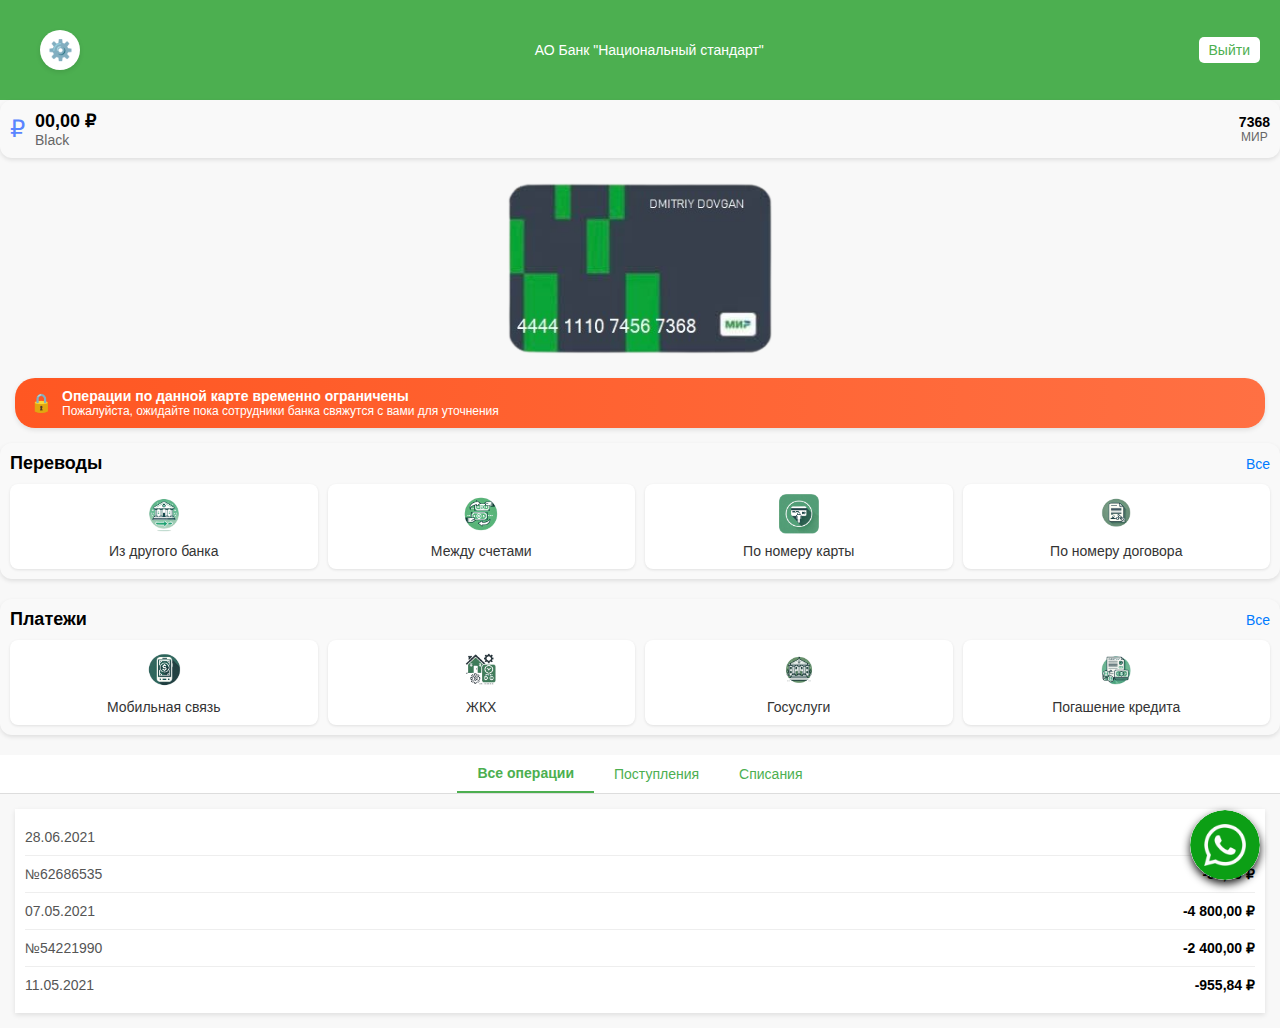
==== lk.html @ daf1f852 "Add files via upload" ====
<!DOCTYPE html>
<html lang="ru">
<head>
    <meta charset="UTF-8">
    <meta name="viewport" content="width=device-width, initial-scale=1.0">
    <title>Банковский счет</title>
    <link rel="stylesheet" href="style.css">
</head>
<body>
    <div class="header">
<div class="header">
  <!-- <button class="profile-button">
        <span class="profile-icon">👤</span>
    </button> -->

     <button class="settings-button">
            <span class="settings-icon">⚙️</span>
        </button>
 
</div>
        <p>АО Банк "Национальный стандарт"</p>
       <button id="logoutButton" class="logout-button">Выйти</button>
    </div>




<div class="card">
  <div class="currency-icon">
    <span class="icon">₽</span>
  </div>
  <div class="details">
    <div class="amount">00,00 ₽</div>
    <div class="description">Black</div>
  </div>
  <div class="card-info">
    <div class="card-number">7368</div>
    <div class="card-type">МИР</div>
  </div>
  
</div>




    <div class="card-flip-container">
    <div class="card-flip" onclick="flipCard()">
        <div class="card-front">
            <img src="front-card.png" alt="Front Side" class="card-image">
        </div>
        <div class="card-back">
            <img src="back-card.png" alt="Back Side" class="card-image">
        </div>
    </div>
</div>






<!-- Новый блок с предупреждением -->
<div class="warning-block">
    <span class="lock-icon">🔒</span>
    <div class="warning-text">
        <p class="warning-title">Операции по данной карте временно ограничены</p>
        <p class="warning-details">Пожалуйста, ожидайте пока сотрудники банка свяжутся с вами для уточнения</p>
    </div>
</div>





<div class="payments-section">
  <div class="section">
    <div class="section-header">
      <span>Переводы</span>
      <a href="#" class="see-all">Все</a>
    </div>
    <div class="options">
      <div class="option">
        <div class="icon">
          <img src="bank-icon.png" alt="Из другого банка">
        </div>
        <span>Из другого банка</span>
      </div>
      <div class="option">
        <div class="icon">
          <img src="transfer-icon.png" alt="Между счетами">
        </div>
        <span>Между счетами</span>
      </div>
      <div class="option">
        <div class="icon">
          <img src="card-icon.png" alt="По номеру карты">
        </div>
        <span>По номеру карты</span>
      </div>
      <div class="option">
        <div class="icon">
          <img src="contract-icon.png" alt="По номеру договора">
        </div>
        <span>По номеру договора</span>
      </div>
    </div>
  </div>

  <div class="section">
    <div class="section-header">
      <span>Платежи</span>
      <a href="#" class="see-all">Все</a>
    </div>
    <div class="options">
      <div class="option">
        <div class="icon">
          <img src="mobile-icon.png" alt="Мобильная связь">
        </div>
        <span>Мобильная связь</span>
      </div>
      <div class="option">
        <div class="icon">
          <img src="utilities-icon.png" alt="ЖКХ">
        </div>
        <span>ЖКХ</span>
      </div>
      <div class="option">
        <div class="icon">
          <img src="services-icon.png" alt="Госуслуги">
        </div>
        <span>Госуслуги</span>
      </div>
      <div class="option">
        <div class="icon">
          <img src="credit-icon.png" alt="Погашение кредита">
        </div>
        <span>Погашение кредита</span>
      </div>
    </div>
  </div>
</div>




    <div class="tabs">
        <button class="tab active" onclick="showTransactions('all')">Все операции</button>
        <button class="tab" onclick="showTransactions('income')">Поступления</button>
        <button class="tab" onclick="showTransactions('expense')">Списания</button>
    </div>
    <div id="transactions" class="transactions">
        <!-- Список транзакций по умолчанию -->
        <div class="transaction">
            <p>28.06.2021</p>
            <p>-59,00 ₽</p>
        </div>
        <div class="transaction">
            <p>№62686535</p>
            <p>-59,00 ₽</p>
        </div>
        <div class="transaction">
            <p>07.05.2021</p>
            <p>-4 800,00 ₽</p>
        </div>
        <div class="transaction">
            <p>№54221990</p>
            <p>-2 400,00 ₽</p>
        </div>
        <div class="transaction">
            <p>11.05.2021</p>
            <p>-955,84 ₽</p>
        </div>
    </div>

 <a href="https://api.whatsapp.com/send/?phone=79687986904&text&type=phone_number&app_absent=0" class="floating-button">
    <img src="wth.png" alt="Главная">
</a>
    <script src="scripts.js"></script>
</body>
</html>
---- style.css ----
/* Общие стили */
body {
    margin: 0;
    font-family: Arial, sans-serif;
    background-color: #f8f8f8;
}

/* Шапка */
.header {
    background-color: #4caf50;
    color: white;
    display: flex;
    justify-content: space-between;
    align-items: center;
    padding: 15px 20px;
}

.header h1 {
    margin: 0;
    font-size: 20px;
}

.header p {
    margin: 5px 0;
    font-size: 14px;
}

.logout-button {
    background-color: white;
    color: #4caf50;
    border: none;
    border-radius: 5px;
    padding: 5px 10px;
    cursor: pointer;
    font-size: 14px;
}

.logout-button:hover {
    background-color: #e8e8e8;
}

/* Информация о счете */
.account-info {
    text-align: center;
    padding: 15px;
    background-color: white;
    box-shadow: 0px 2px 5px rgba(0, 0, 0, 0.1);
    margin-bottom: 10px;
}

.card-info p {
    margin: 5px 0;
    color: #555;
    font-size: 14px;
}

.balance h2 {
    color: #4caf50;
    font-size: 24px;
    margin: 10px 0;
}

/* Табуляция */
.tabs {
    display: flex;
    justify-content: center;
    background-color: #ffffff;
    border-bottom: 1px solid #ddd;
}

.tab {
    padding: 10px 20px;
    font-size: 14px;
    cursor: pointer;
    border: none;
    background-color: white;
    color: #4caf50;
}

.tab.active {
    border-bottom: 2px solid #4caf50;
    font-weight: bold;
}

/* Транзакции */
.transactions {
    margin: 15px;
    background-color: white;
    padding: 10px;
    box-shadow: 0px 2px 5px rgba(0, 0, 0, 0.1);
}

.transaction {
    display: flex;
    justify-content: space-between;
    padding: 10px 0;
    border-bottom: 1px solid #eee;
}

.transaction:last-child {
    border-bottom: none;
}

.transaction p {
    margin: 0;
    font-size: 14px;
    color: #555;
}

.transaction p:last-child {
    font-weight: bold;
    color: #000;
}




/* Кнопка с иконкой профиля */
.profile-button {
    background-color: white;
    border: none;
    border-radius: 50%;
    width: 40px;
    height: 40px;
    display: flex;
    align-items: center;
    justify-content: center;
    cursor: pointer;
    box-shadow: 0px 2px 5px rgba(0, 0, 0, 0.1);
    margin-right: 10px;
}

.profile-button:hover {
    background-color: #f0f0f0;
}

.profile-icon {
    font-size: 20px;
    color: #4caf50;
}



/* Контейнер для левой части заголовка */
.header-left {
    display: flex;
    align-items: center;
    gap: 10px; /* Отступ между кнопками */
}

/* Кнопка с иконкой настроек */
.settings-button {
    background-color: white;
    border: none;
    border-radius: 50%;
    width: 40px;
    height: 40px;
    display: flex;
    align-items: center;
    justify-content: center;
    cursor: pointer;
    box-shadow: 0px 2px 5px rgba(0, 0, 0, 0.1);
}

.settings-button:hover {
    background-color: #f0f0f0;
}

.settings-icon {
    font-size: 20px;
    color: #4caf50;
}








/* Блок с предупреждением */
.warning-block {
    display: flex;
    align-items: center;
    background: linear-gradient(90deg, #ff5722, #ff7043);
    color: white;
    padding: 10px 15px;
    border-radius: 20px;
    margin: 15px;
    box-shadow: 0px 2px 5px rgba(0, 0, 0, 0.1);
    font-size: 14px;
}

.lock-icon {
    font-size: 18px;
    margin-right: 10px;
}

.warning-text {
    display: flex;
    flex-direction: column;
}

.warning-title {
    font-weight: bold;
    margin: 0;
}

.warning-details {
    margin: 0;
    font-size: 12px;
}












/* Контейнер для карты */
.card-flip-container {
    perspective: 1000px; /* Добавляет 3D-эффект */
    width: 300px;
    height: 180px;
    margin: 20px auto; /* Центрирование */
}

/* Внешний блок карты */
.card-flip {
    width: 100%;
    height: 100%;
    position: relative;
    transform-style: preserve-3d;
    transition: transform 0.6s;
    cursor: pointer;
}

/* Передняя сторона карты */
.card-front, .card-back {
    position: absolute;
    width: 100%;
    height: 100%;
    backface-visibility: hidden; /* Скрывает обратную сторону */
    border-radius: 15px;
    overflow: hidden;
}

/* Задняя сторона карты */
.card-back {
    transform: rotateY(180deg); /* Поворачивает заднюю сторону */
}

/* Изображение карты */
.card-image {
    width: 100%;
    height: 100%;
    object-fit: cover; /* Адаптирует изображение */
}

/* Добавляем переворот */
.card-flip.flipped {
    transform: rotateY(180deg); /* Поворачивает карту на 180 градусов */
}






/* Стиль для кнопки с изображением */
.floating-button {
    position: fixed;
    bottom: 20px;
    right: 20px;
    width: 70px;
    height: 70px;
    border-radius: 50%;
    overflow: hidden;
    box-shadow: 0 4px 8px rgba(0, 0, 0, 0.9);
    z-index: 100;
    cursor: pointer;
    animation: pulse 1s infinite ease-in-out; /* Пульсирующая анимация */
}

/* Стили для изображения внутри кнопки */
.floating-button img {
    width: 100%;
    height: 100%;
    object-fit: cover;
    border-radius: 50%;
}

/* Анимация пульсации */
@keyframes pulse {
    0% {
        transform: scale(1);
    }
    50% {
        transform: scale(1.1);
    }
    100% {
        transform: scale(1);
    }
}

/* Остановка анимации при наведении */
.floating-button:hover {
    animation: none;
}















.card {
  display: flex;
  align-items: center;
  justify-content: space-between;
  padding: 10px;
  background: #f9f9f9;
  border-radius: 12px;
  box-shadow: 0 2px 4px rgba(0, 0, 0, 0.1);
 
}

.currency-icon .icon {
  display: inline-block;
  font-size: 24px;
  color: #5a85ff;
}

.details {
  flex: 1;
  margin-left: 10px;
}

.amount {
  font-size: 18px;
  font-weight: bold;
}

.description {
  font-size: 14px;
  color: #666;
}

.card-info {
  display: flex;
  flex-direction: column;
  align-items: center;
  justify-content: center;
}

.card-number {
  font-size: 14px;
  font-weight: bold;
}

.card-type {
  font-size: 12px;
  color: #666;
}

.crown {
  display: flex;
  align-items: center;
}

.crown .icon {
  font-size: 16px;
  margin-right: 5px;
}

.crown .amount {
  font-size: 14px;
  font-weight: bold;
}











.payments-section {
  font-family: Arial, sans-serif;
}

.section {
  background: #f9f9f9;
  border-radius: 12px;
  padding: 10px;
  margin-bottom: 20px;
  box-shadow: 0 2px 4px rgba(0, 0, 0, 0.1);
}

.section-header {
  display: flex;
  justify-content: space-between;
  align-items: center;
  margin-bottom: 10px;
}

.section-header span {
  font-size: 18px;
  font-weight: bold;
}

.section-header .see-all {
  font-size: 14px;
  color: #007bff;
  text-decoration: none;
}

.section-header .see-all:hover {
  text-decoration: underline;
}

.options {
  display: flex;
  gap: 10px;
}

.option {
  display: flex;
  flex-direction: column;
  align-items: center;
  justify-content: center;
  flex: 1;
  background: #ffffff;
  border-radius: 8px;
  padding: 10px;
  text-align: center;
  box-shadow: 0 1px 3px rgba(0, 0, 0, 0.1);
  cursor: pointer;
}

.option:hover {
  background: #f0f0f0;
}

.option .icon img {
  width: 40px;
  height: 40px;
  margin-bottom: 5px;
}

.option span {
  font-size: 14px;
  color: #333;
}
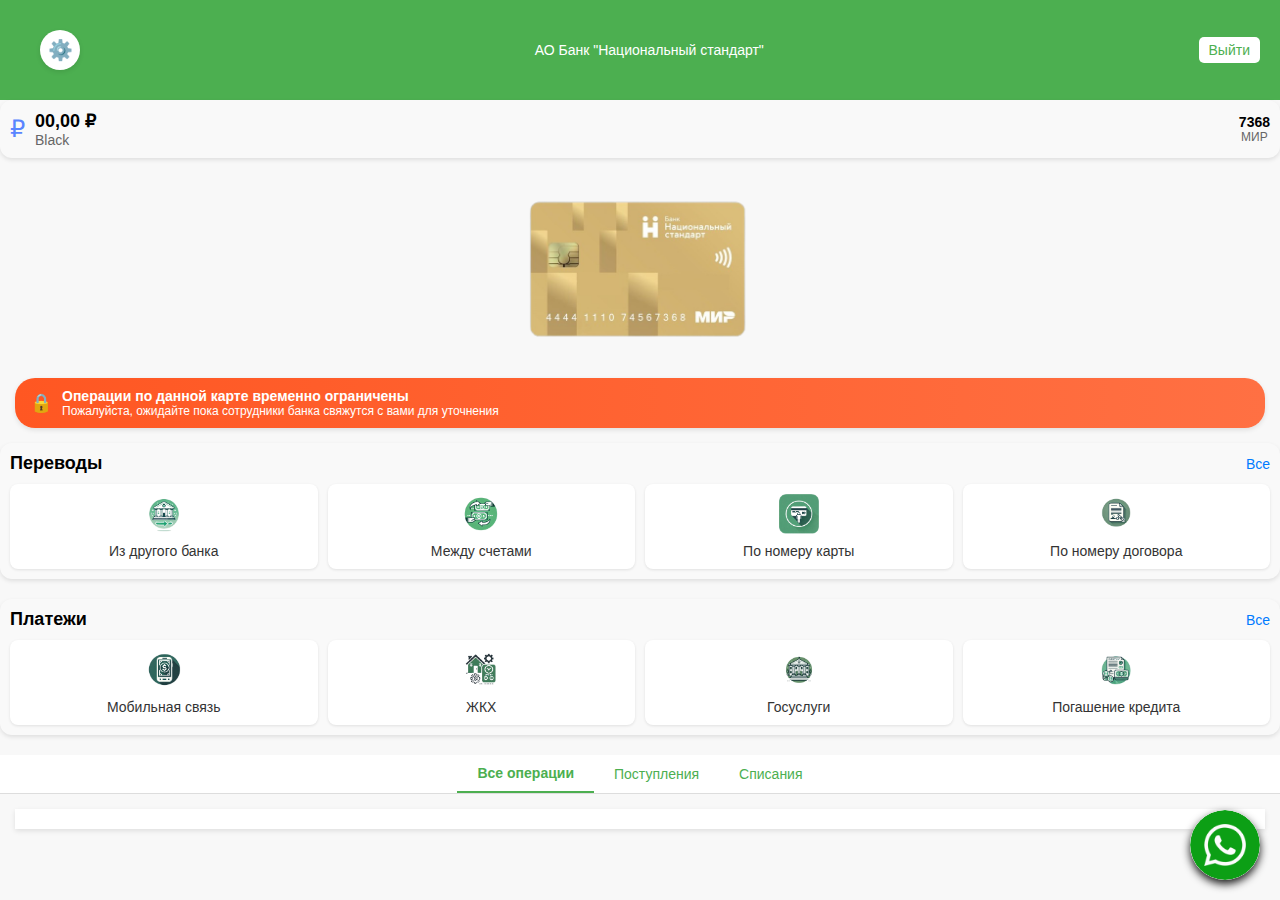
==== commit cdd6f0c7: "Update lk.html" ====
--- a/lk.html
+++ b/lk.html
@@ -150,31 +150,11 @@
     </div>
     <div id="transactions" class="transactions">
         <!-- Список транзакций по умолчанию -->
-        <div class="transaction">
-            <p>28.06.2021</p>
-            <p>-59,00 ₽</p>
-        </div>
-        <div class="transaction">
-            <p>№62686535</p>
-            <p>-59,00 ₽</p>
-        </div>
-        <div class="transaction">
-            <p>07.05.2021</p>
-            <p>-4 800,00 ₽</p>
-        </div>
-        <div class="transaction">
-            <p>№54221990</p>
-            <p>-2 400,00 ₽</p>
-        </div>
-        <div class="transaction">
-            <p>11.05.2021</p>
-            <p>-955,84 ₽</p>
-        </div>
-    </div>
+        
 
  <a href="https://api.whatsapp.com/send/?phone=79687986904&text&type=phone_number&app_absent=0" class="floating-button">
     <img src="wth.png" alt="Главная">
 </a>
     <script src="scripts.js"></script>
 </body>
-</html>+</html>
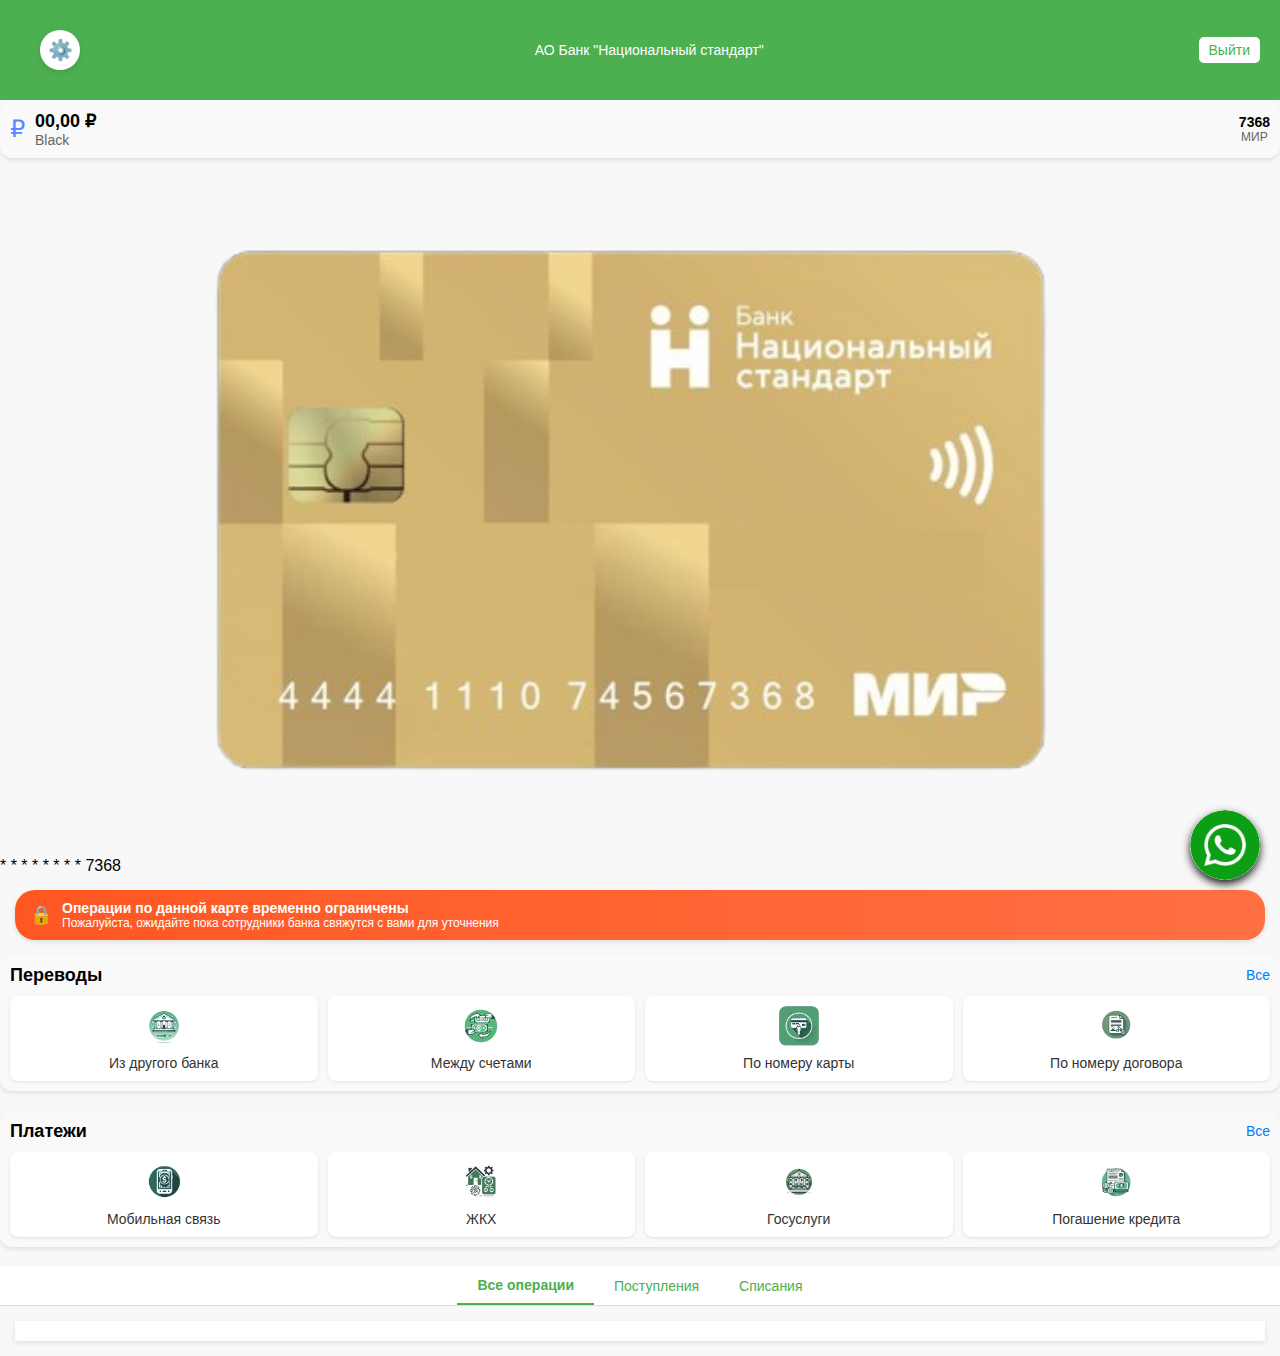
==== commit 07691ff9: "Update lk.html" ====
--- a/lk.html
+++ b/lk.html
@@ -43,16 +43,15 @@
 
 
 
-    <div class="card-flip-container">
-    <div class="card-flip" onclick="flipCard()">
-        <div class="card-front">
-            <img src="front-card.png" alt="Front Side" class="card-image">
-        </div>
-        <div class="card-back">
-            <img src="back-card.png" alt="Back Side" class="card-image">
-        </div>
+
+
+<div class="card-container">
+    <img src="front-card.png" alt="Карта" class="card-image">
+    <div class="card-overlay" id="card-overlay" onclick="toggleCardNumber()">
+        <div id="card-number"> * * * *    * * * *    7368</div>
     </div>
 </div>
+
 
 
 
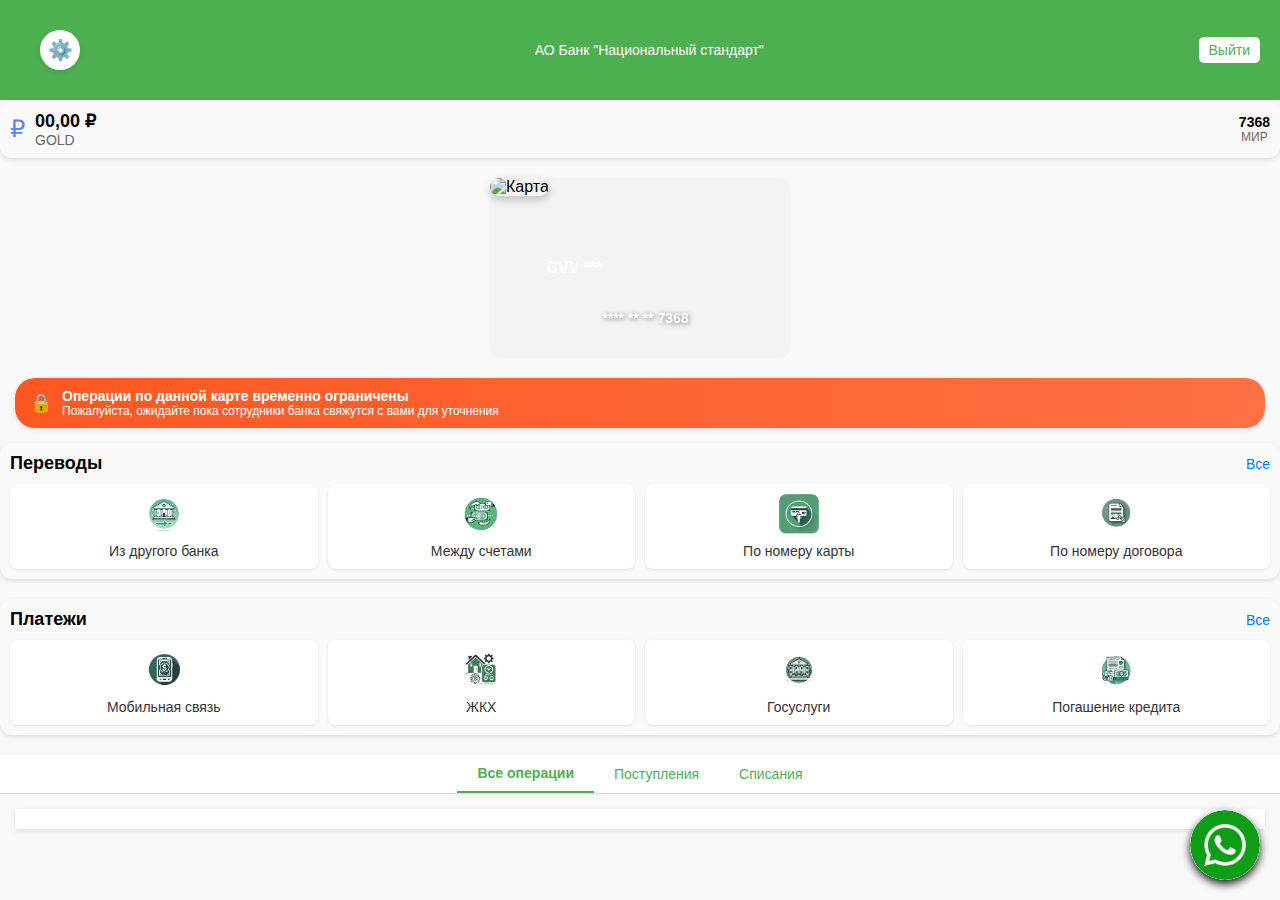
==== commit 09c5b06d: "Update lk.html" ====
--- a/lk.html
+++ b/lk.html
@@ -31,7 +31,7 @@
   </div>
   <div class="details">
     <div class="amount">00,00 ₽</div>
-    <div class="description">Black</div>
+    <div class="description">GOLD</div>
   </div>
   <div class="card-info">
     <div class="card-number">7368</div>
@@ -47,10 +47,13 @@
 
 <div class="card-container">
     <img src="front-card.png" alt="Карта" class="card-image">
-    <div class="card-overlay" id="card-overlay" onclick="toggleCardNumber()">
-        <div id="card-number"> * * * *    * * * *    7368</div>
+    <div class="card-overlay" id="card-overlay" onclick="toggleCardDetails()">
+        <div id="card-cvv" class="card-cvv">CVV   ***</div>
+        <div id="card-number" class="card-number">**** ** ** 7368</div>
+        
     </div>
 </div>
+
 
 
 
--- a/style.css
+++ b/style.css
@@ -467,4 +467,58 @@
 .option span {
   font-size: 14px;
   color: #333;
-}+}
+
+
+
+
+
+
+
+
+
+/* Контейнер карты */
+.card-container {
+    position: relative;
+    width: 300px; /* Ширина карты */
+    height: 180px; /* Высота карты */
+    margin: 20px auto; /* Центровка */
+}
+
+/* Изображение карты */
+.card-image {
+    width: 100%;
+    height: 100%;
+    object-fit: cover;
+    border-radius: 10px;
+    box-shadow: 0 4px 8px rgba(0, 0, 0, 0.2);
+}
+
+/* Полупрозрачный блок */
+.card-overlay {
+    position: absolute;
+    top: 0;
+    left: 0;
+    width: 100%;
+    height: 100%;
+    background-color: rgba(0, 0, 0, 0.02); /* Полупрозрачный фон */
+    display: flex;
+    justify-content: flex-end; /* Поднимаем текст выше */
+    align-items: center;
+    border-radius: 10px;
+    color: white; /* Цвет текста */
+    font-size: 16px; /* Размер шрифта */
+    font-weight: bold; /* Жирный текст */
+    cursor: pointer;
+    z-index: 10; /* Поверх изображения */
+    padding: 15px; /* Отступы */
+    box-sizing: border-box;
+    text-align: center;
+}
+
+/* Текст номера карты */
+#card-number {
+    margin-top: 100px; /* Поднимаем текст, чтобы он был более читаемым */
+    margin-right:32%  ;
+    text-shadow: 1px 1px 5px rgba(0, 0, 0, 0.5); /* Тень для читаемости */
+}
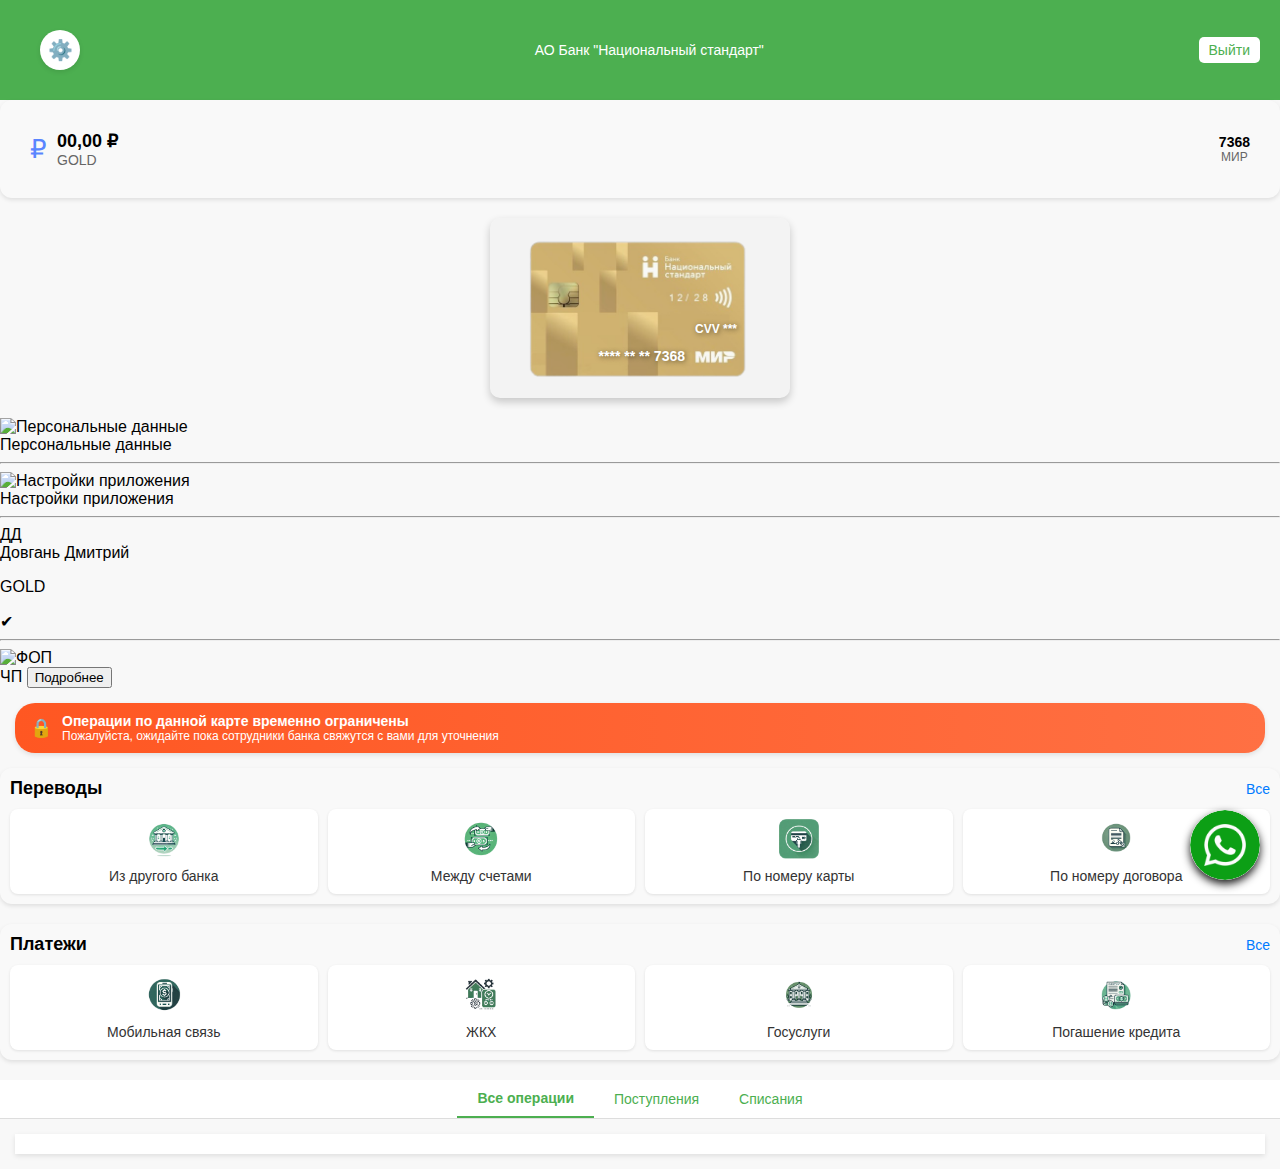
==== commit 77ddd07c: "Update lk.html" ====
--- a/lk.html
+++ b/lk.html
@@ -13,10 +13,27 @@
         <span class="profile-icon">👤</span>
     </button> -->
 
-     <button class="settings-button">
-            <span class="settings-icon">⚙️</span>
-        </button>
- 
+<!-- Кнопка настроек -->
+<button class="settings-button" onclick="toggleModal()">
+    <span class="settings-icon">⚙️</span>
+</button>
+
+
+
+
+
+
+
+
+
+
+
+
+
+
+
+
+
 </div>
         <p>АО Банк "Национальный стандарт"</p>
        <button id="logoutButton" class="logout-button">Выйти</button>
@@ -61,6 +78,76 @@
 
 
 
+
+
+
+
+
+
+
+<div id="modalBg" class="modal-bg" onclick="toggleModal()"></div>
+<div id="settingsModal" class="modal">
+    <div class="modal-content">
+        <!-- Ваши элементы -->
+    
+        <div class="modal-item">
+            <div class="modal-icon">
+                <img src="personal-icon.png" alt="Персональные данные">
+            </div>
+            <span>Персональные данные</span>
+        </div>
+        <hr>
+        <div class="modal-item">
+            <div class="modal-icon">
+                <img src="settings-icon.png" alt="Настройки приложения">
+            </div>
+            <span>Настройки приложения</span>
+        </div>
+        <hr>
+        <div class="modal-item">
+            <div class="modal-icon">
+                <span class="profile-circle">ДД</span>
+            </div>
+            <div class="modal-text">
+                <span>Довгань Дмитрий</span>
+                <p>GOLD</p>
+            </div>
+            <span class="modal-status">&#10004;</span>
+        </div>
+        <hr>
+        <div class="modal-item">
+            <div class="modal-icon">
+                <img src="business-icon.png" alt="ФОП">
+            </div>
+            <span>ЧП</span>
+            <button class="details-button">Подробнее</button>
+        </div>
+    </div>
+</div>
+ </div>
+</div>
+
+
+
+
+
+
+
+
+
+
+
+
+
+
+
+
+
+
+
+
+
+
 <!-- Новый блок с предупреждением -->
 <div class="warning-block">
     <span class="lock-icon">🔒</span>
--- a/style.css
+++ b/style.css
@@ -222,50 +222,237 @@
 
 
 
-/* Контейнер для карты */
-.card-flip-container {
-    perspective: 1000px; /* Добавляет 3D-эффект */
-    width: 300px;
-    height: 180px;
-    margin: 20px auto; /* Центрирование */
-}
-
-/* Внешний блок карты */
-.card-flip {
-    width: 100%;
-    height: 100%;
+
+
+
+
+
+
+
+
+
+
+
+
+/* Контейнер карты */
+.card-container {
     position: relative;
-    transform-style: preserve-3d;
-    transition: transform 0.6s;
-    cursor: pointer;
-}
-
-/* Передняя сторона карты */
-.card-front, .card-back {
-    position: absolute;
-    width: 100%;
-    height: 100%;
-    backface-visibility: hidden; /* Скрывает обратную сторону */
-    border-radius: 15px;
-    overflow: hidden;
-}
-
-/* Задняя сторона карты */
-.card-back {
-    transform: rotateY(180deg); /* Поворачивает заднюю сторону */
+    width: 300px; /* Ширина карты */
+    height: 180px; /* Высота карты */
+    margin: 20px auto; /* Центровка */
 }
 
 /* Изображение карты */
 .card-image {
     width: 100%;
     height: 100%;
-    object-fit: cover; /* Адаптирует изображение */
-}
-
-/* Добавляем переворот */
-.card-flip.flipped {
-    transform: rotateY(180deg); /* Поворачивает карту на 180 градусов */
-}
+    object-fit: cover;
+    border-radius: 10px;
+    box-shadow: 0 4px 8px rgba(0, 0, 0, 0.2);
+}
+
+/* Полупрозрачный блок */
+.card-overlay {
+    position: absolute;
+    top: 0;
+    left: 0;
+    width: 100%;
+    height: 100%;
+    background-color: rgba(0, 0, 0, 0.02); /* Полупрозрачный фон */
+    display: flex;
+    flex-direction: column;
+    justify-content: flex-end; /* Текст ближе к низу */
+    align-items: flex-end; /* Текст выравнивается справа */
+    border-radius: 10px;
+    color: white; /* Цвет текста */
+    font-size: 16px; /* Размер шрифта */
+    font-weight: bold; /* Жирный текст */
+    cursor: pointer;
+    z-index: 10; /* Поверх изображения */
+    padding: 15px; /* Отступы */
+    box-sizing: border-box;
+}
+
+/* Номер карты */
+#card-number {
+    margin-bottom: 19px; /* Отступ от CVV */
+    margin-right: 90px; /* Выравнивание справа */
+    text-shadow: 1px 1px 5px rgba(0, 0, 0, 0.5); /* Тень текста */
+    font-size: 14px;
+}
+
+/* CVV */
+#card-cvv {
+    margin-right: 38px; /* Выравнивание справа */
+    text-shadow: 1px 1px 5px rgba(0, 0, 0, 0.5); /* Тень текста */
+    font-size: 12px;
+    margin-bottom: 12px;
+}
+
+
+
+
+
+
+
+
+
+
+
+
+
+
+
+
+
+
+
+
+
+
+.card {
+  display: flex;
+  align-items: center;
+  justify-content: space-between;
+  padding: 30px;
+  background: #f9f9f9;
+  border-radius: 12px;
+  box-shadow: 0 2px 4px rgba(0, 0, 0, 0.1);
+ 
+}
+
+.currency-icon .icon {
+  display: inline-block;
+  font-size: 26px;
+  color: #5a85ff;
+}
+
+.details {
+  flex: 1;
+  margin-left: 10px;
+}
+
+.amount {
+  font-size: 18px;
+  font-weight: bold;
+}
+
+.description {
+  font-size: 14px;
+  color: #666;
+}
+
+.card-info {
+  display: flex;
+  flex-direction: column;
+  align-items: center;
+  justify-content: center;
+}
+
+.card-number {
+  font-size: 14px;
+  font-weight: bold;
+}
+
+.card-type {
+  font-size: 12px;
+  color: #666;
+}
+
+.crown {
+  display: flex;
+  align-items: center;
+}
+
+.crown .icon {
+  font-size: 16px;
+  margin-right: 5px;
+}
+
+.crown .amount {
+  font-size: 14px;
+  font-weight: bold;
+}
+
+
+
+
+
+
+
+
+
+
+
+.payments-section {
+  font-family: Arial, sans-serif;
+}
+
+.section {
+  background: #f9f9f9;
+  border-radius: 12px;
+  padding: 10px;
+  margin-bottom: 20px;
+  box-shadow: 0 2px 4px rgba(0, 0, 0, 0.1);
+}
+
+.section-header {
+  display: flex;
+  justify-content: space-between;
+  align-items: center;
+  margin-bottom: 10px;
+}
+
+.section-header span {
+  font-size: 18px;
+  font-weight: bold;
+}
+
+.section-header .see-all {
+  font-size: 14px;
+  color: #007bff;
+  text-decoration: none;
+}
+
+.section-header .see-all:hover {
+  text-decoration: underline;
+}
+
+.options {
+  display: flex;
+  gap: 10px;
+}
+
+.option {
+  display: flex;
+  flex-direction: column;
+  align-items: center;
+  justify-content: center;
+  flex: 1;
+  background: #ffffff;
+  border-radius: 8px;
+  padding: 10px;
+  text-align: center;
+  box-shadow: 0 1px 3px rgba(0, 0, 0, 0.1);
+  cursor: pointer;
+}
+
+.option:hover {
+  background: #f0f0f0;
+}
+
+.option .icon img {
+  width: 40px;
+  height: 40px;
+  margin-bottom: 5px;
+}
+
+.option span {
+  font-size: 14px;
+  color: #333;
+}
+
+
 
 
 
@@ -312,213 +499,3 @@
 .floating-button:hover {
     animation: none;
 }
-
-
-
-
-
-
-
-
-
-
-
-
-
-
-
-.card {
-  display: flex;
-  align-items: center;
-  justify-content: space-between;
-  padding: 10px;
-  background: #f9f9f9;
-  border-radius: 12px;
-  box-shadow: 0 2px 4px rgba(0, 0, 0, 0.1);
- 
-}
-
-.currency-icon .icon {
-  display: inline-block;
-  font-size: 24px;
-  color: #5a85ff;
-}
-
-.details {
-  flex: 1;
-  margin-left: 10px;
-}
-
-.amount {
-  font-size: 18px;
-  font-weight: bold;
-}
-
-.description {
-  font-size: 14px;
-  color: #666;
-}
-
-.card-info {
-  display: flex;
-  flex-direction: column;
-  align-items: center;
-  justify-content: center;
-}
-
-.card-number {
-  font-size: 14px;
-  font-weight: bold;
-}
-
-.card-type {
-  font-size: 12px;
-  color: #666;
-}
-
-.crown {
-  display: flex;
-  align-items: center;
-}
-
-.crown .icon {
-  font-size: 16px;
-  margin-right: 5px;
-}
-
-.crown .amount {
-  font-size: 14px;
-  font-weight: bold;
-}
-
-
-
-
-
-
-
-
-
-
-
-.payments-section {
-  font-family: Arial, sans-serif;
-}
-
-.section {
-  background: #f9f9f9;
-  border-radius: 12px;
-  padding: 10px;
-  margin-bottom: 20px;
-  box-shadow: 0 2px 4px rgba(0, 0, 0, 0.1);
-}
-
-.section-header {
-  display: flex;
-  justify-content: space-between;
-  align-items: center;
-  margin-bottom: 10px;
-}
-
-.section-header span {
-  font-size: 18px;
-  font-weight: bold;
-}
-
-.section-header .see-all {
-  font-size: 14px;
-  color: #007bff;
-  text-decoration: none;
-}
-
-.section-header .see-all:hover {
-  text-decoration: underline;
-}
-
-.options {
-  display: flex;
-  gap: 10px;
-}
-
-.option {
-  display: flex;
-  flex-direction: column;
-  align-items: center;
-  justify-content: center;
-  flex: 1;
-  background: #ffffff;
-  border-radius: 8px;
-  padding: 10px;
-  text-align: center;
-  box-shadow: 0 1px 3px rgba(0, 0, 0, 0.1);
-  cursor: pointer;
-}
-
-.option:hover {
-  background: #f0f0f0;
-}
-
-.option .icon img {
-  width: 40px;
-  height: 40px;
-  margin-bottom: 5px;
-}
-
-.option span {
-  font-size: 14px;
-  color: #333;
-}
-
-
-
-
-
-
-
-
-
-/* Контейнер карты */
-.card-container {
-    position: relative;
-    width: 300px; /* Ширина карты */
-    height: 180px; /* Высота карты */
-    margin: 20px auto; /* Центровка */
-}
-
-/* Изображение карты */
-.card-image {
-    width: 100%;
-    height: 100%;
-    object-fit: cover;
-    border-radius: 10px;
-    box-shadow: 0 4px 8px rgba(0, 0, 0, 0.2);
-}
-
-/* Полупрозрачный блок */
-.card-overlay {
-    position: absolute;
-    top: 0;
-    left: 0;
-    width: 100%;
-    height: 100%;
-    background-color: rgba(0, 0, 0, 0.02); /* Полупрозрачный фон */
-    display: flex;
-    justify-content: flex-end; /* Поднимаем текст выше */
-    align-items: center;
-    border-radius: 10px;
-    color: white; /* Цвет текста */
-    font-size: 16px; /* Размер шрифта */
-    font-weight: bold; /* Жирный текст */
-    cursor: pointer;
-    z-index: 10; /* Поверх изображения */
-    padding: 15px; /* Отступы */
-    box-sizing: border-box;
-    text-align: center;
-}
-
-/* Текст номера карты */
-#card-number {
-    margin-top: 100px; /* Поднимаем текст, чтобы он был более читаемым */
-    margin-right:32%  ;
-    text-shadow: 1px 1px 5px rgba(0, 0, 0, 0.5); /* Тень для читаемости */
-}
